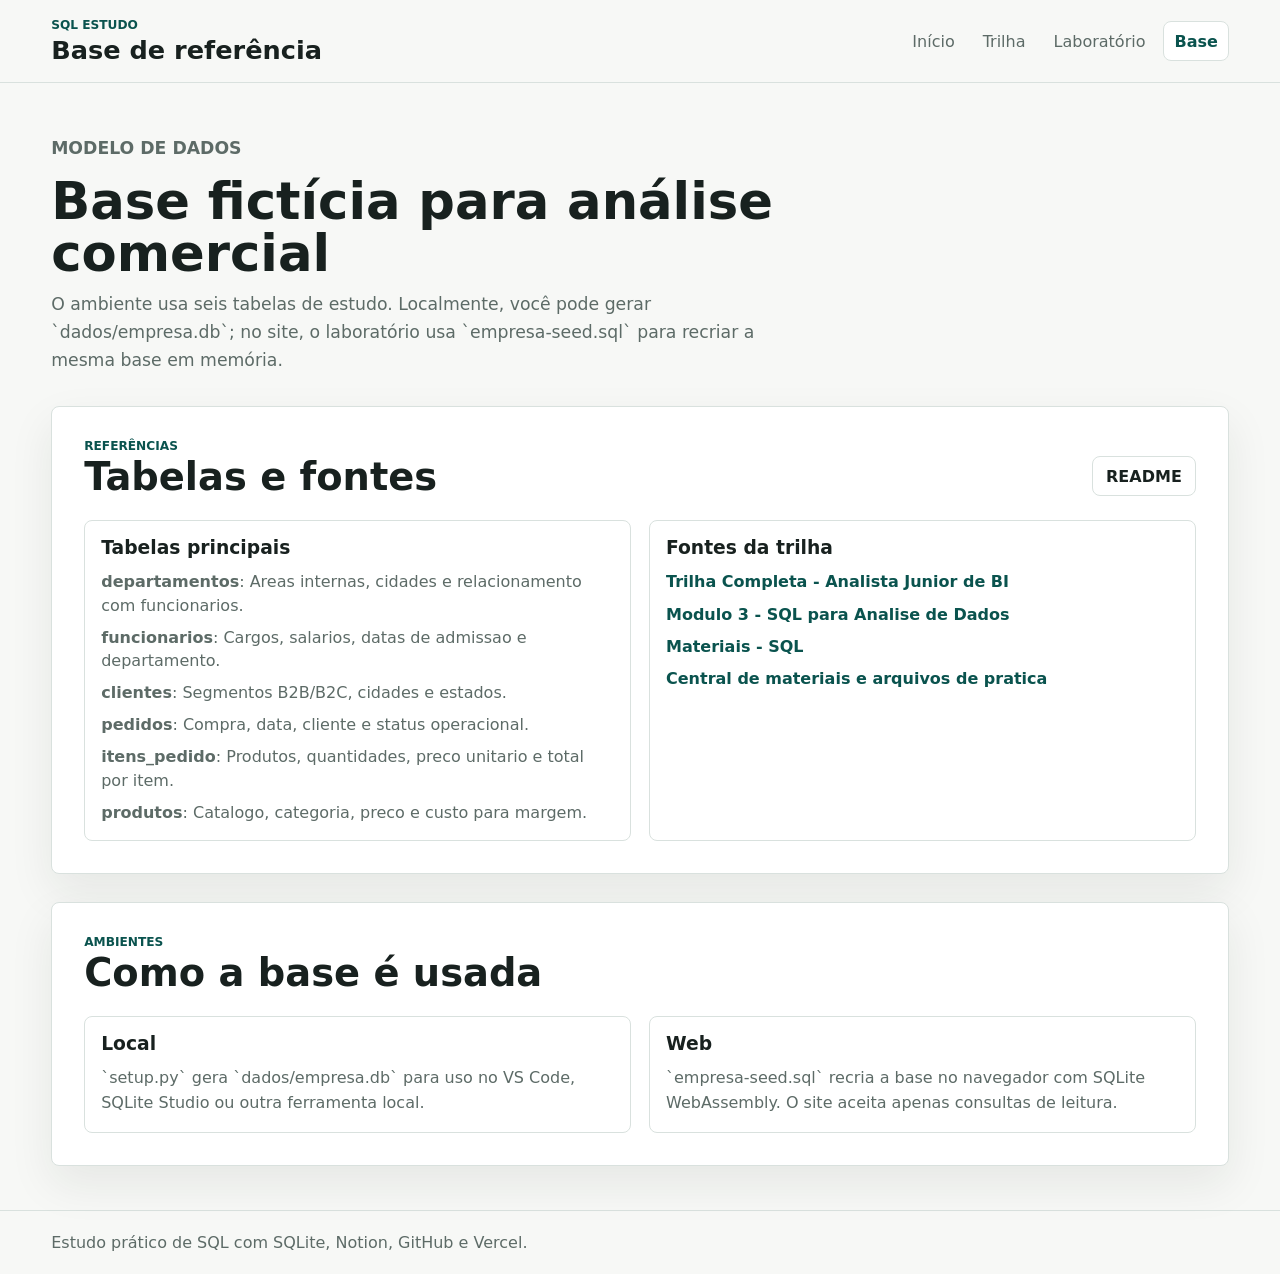
==== base.html @ 885c598d "Separa ambiente web em paginas" ====
<!doctype html>
<html lang="pt-BR">
  <head>
    <meta charset="utf-8">
    <meta name="viewport" content="width=device-width, initial-scale=1">
    <meta name="description" content="Modelo de dados e referências da base SQL de estudo.">
    <title>SQL Estudo | Base</title>
    <link rel="icon" href="favicon.svg" type="image/svg+xml">
    <link rel="stylesheet" href="styles.css">
  </head>
  <body data-page="base">
    <header class="topbar">
      <div>
        <p class="eyebrow">SQL Estudo</p>
        <h1>Base de referência</h1>
      </div>
      <nav aria-label="Navegação principal">
        <a href="index.html">Início</a>
        <a href="trilha.html">Trilha</a>
        <a href="laboratorio.html">Laboratório</a>
        <a href="base.html">Base</a>
      </nav>
    </header>

    <main>
      <section class="page-hero" aria-labelledby="base-hero-title">
        <p class="eyebrow">Modelo de dados</p>
        <h2 id="base-hero-title">Base fictícia para análise comercial</h2>
        <p>
          O ambiente usa seis tabelas de estudo. Localmente, você pode gerar
          `dados/empresa.db`; no site, o laboratório usa `empresa-seed.sql`
          para recriar a mesma base em memória.
        </p>
      </section>

      <section id="base" class="section-band" aria-labelledby="base-title">
        <div class="section-heading">
          <div>
            <p class="eyebrow">Referências</p>
            <h2 id="base-title">Tabelas e fontes</h2>
          </div>
          <a class="ghost-button" href="README.md">README</a>
        </div>
        <div class="reference-grid">
          <div>
            <h3>Tabelas principais</h3>
            <ul id="table-list"></ul>
          </div>
          <div>
            <h3>Fontes da trilha</h3>
            <ul id="source-list"></ul>
          </div>
        </div>
      </section>

      <section class="section-band" aria-labelledby="ambientes-title">
        <div class="section-heading">
          <div>
            <p class="eyebrow">Ambientes</p>
            <h2 id="ambientes-title">Como a base é usada</h2>
          </div>
        </div>
        <div class="reference-grid">
          <div>
            <h3>Local</h3>
            <p>
              `setup.py` gera `dados/empresa.db` para uso no VS Code, SQLite
              Studio ou outra ferramenta local.
            </p>
          </div>
          <div>
            <h3>Web</h3>
            <p>
              `empresa-seed.sql` recria a base no navegador com SQLite
              WebAssembly. O site aceita apenas consultas de leitura.
            </p>
          </div>
        </div>
      </section>
    </main>

    <footer>
      <span>Estudo prático de SQL com SQLite, Notion, GitHub e Vercel.</span>
    </footer>

    <script src="app.js"></script>
  </body>
</html>
---- styles.css ----
:root {
  --bg: #f7f8f6;
  --surface: #ffffff;
  --surface-muted: #eef4f3;
  --text: #18211f;
  --muted: #5d6b67;
  --line: #d9e1de;
  --accent: #0f766e;
  --accent-dark: #0a534e;
  --blue: #285f8f;
  --amber: #ad6b18;
  --shadow: 0 18px 45px rgba(24, 33, 31, 0.08);
  font-family:
    Inter, ui-sans-serif, system-ui, -apple-system, BlinkMacSystemFont, "Segoe UI",
    sans-serif;
}

* {
  box-sizing: border-box;
}

html {
  scroll-behavior: smooth;
}

body {
  margin: 0;
  background: var(--bg);
  color: var(--text);
}

a {
  color: inherit;
  text-decoration: none;
}

button,
input,
textarea {
  font: inherit;
}

textarea {
  line-height: 1.45;
}

.topbar {
  align-items: center;
  background: rgba(247, 248, 246, 0.94);
  border-bottom: 1px solid var(--line);
  display: flex;
  gap: 24px;
  justify-content: space-between;
  padding: 18px clamp(18px, 4vw, 56px);
  position: sticky;
  top: 0;
  z-index: 10;
}

.topbar h1 {
  font-size: clamp(1.25rem, 2vw, 1.75rem);
  line-height: 1.1;
  margin: 4px 0 0;
}

.topbar nav {
  display: flex;
  gap: 8px;
}

.topbar nav a,
.ghost-button,
.primary-button,
.icon-button {
  align-items: center;
  border-radius: 8px;
  display: inline-flex;
  justify-content: center;
  min-height: 40px;
}

.topbar nav a {
  color: var(--muted);
  padding: 8px 10px;
}

.topbar nav a:hover {
  color: var(--accent-dark);
}

.topbar nav a.active {
  background: #ffffff;
  border: 1px solid var(--line);
  color: var(--accent-dark);
  font-weight: 800;
}

main {
  display: grid;
  gap: 28px;
  padding: 28px clamp(18px, 4vw, 56px) 44px;
}

.overview {
  align-items: stretch;
  display: grid;
  gap: 24px;
  grid-template-columns: minmax(0, 1.15fr) minmax(320px, 0.85fr);
  min-height: 360px;
}

.overview-copy {
  align-content: center;
  display: grid;
  gap: 20px;
  padding: 42px 0;
}

.overview-copy h2,
.section-heading h2 {
  font-size: clamp(1.8rem, 4vw, 3.6rem);
  line-height: 1.02;
  margin: 0;
  max-width: 760px;
}

.overview-copy p {
  color: var(--muted);
  font-size: 1.1rem;
  line-height: 1.65;
  margin: 0;
  max-width: 720px;
}

.page-hero {
  display: grid;
  gap: 12px;
  padding: 24px 0 4px;
}

.page-hero h2 {
  font-size: clamp(1.9rem, 4vw, 3.2rem);
  line-height: 1.02;
  margin: 0;
  max-width: 820px;
}

.page-hero p {
  color: var(--muted);
  font-size: 1.08rem;
  line-height: 1.6;
  margin: 0;
  max-width: 760px;
}

.eyebrow {
  color: var(--accent-dark);
  font-size: 0.76rem;
  font-weight: 800;
  letter-spacing: 0;
  margin: 0;
  text-transform: uppercase;
}

.metrics {
  display: flex;
  flex-wrap: wrap;
  gap: 10px;
}

.metrics span {
  align-items: baseline;
  background: var(--surface);
  border: 1px solid var(--line);
  border-radius: 8px;
  display: inline-flex;
  gap: 6px;
  padding: 10px 12px;
}

.metrics strong {
  color: var(--accent-dark);
  font-size: 1.3rem;
}

.home-grid {
  display: grid;
  gap: 14px;
  grid-template-columns: repeat(3, minmax(0, 1fr));
}

.home-card {
  background: #ffffff;
  border: 1px solid var(--line);
  border-radius: 8px;
  display: grid;
  gap: 10px;
  min-height: 190px;
  padding: 18px;
}

.home-card:hover {
  border-color: rgba(15, 118, 110, 0.45);
  transform: translateY(-2px);
}

.home-card span {
  color: var(--accent-dark);
  font-weight: 900;
}

.home-card h3 {
  font-size: 1.25rem;
  margin: 0;
}

.home-card p {
  color: var(--muted);
  line-height: 1.55;
  margin: 0;
}

.schema-visual {
  background:
    linear-gradient(90deg, rgba(15, 118, 110, 0.08) 1px, transparent 1px),
    linear-gradient(rgba(40, 95, 143, 0.08) 1px, transparent 1px), #ffffff;
  background-size: 28px 28px;
  border: 1px solid var(--line);
  border-radius: 8px;
  box-shadow: var(--shadow);
  min-height: 320px;
  overflow: hidden;
  position: relative;
}

.node {
  align-items: center;
  background: #ffffff;
  border: 1px solid var(--line);
  border-left: 5px solid var(--accent);
  border-radius: 8px;
  box-shadow: 0 10px 24px rgba(24, 33, 31, 0.08);
  display: flex;
  font-weight: 800;
  justify-content: center;
  min-height: 58px;
  padding: 12px;
  position: absolute;
  width: 150px;
  z-index: 2;
}

.node-main {
  left: calc(50% - 75px);
  top: 34px;
}

.node-left {
  border-left-color: var(--blue);
  left: 26px;
  top: 150px;
}

.node-right {
  border-left-color: var(--amber);
  right: 26px;
  top: 150px;
}

.node-bottom {
  border-left-color: var(--blue);
  bottom: 34px;
  left: calc(50% - 75px);
}

.line {
  background: var(--line);
  height: 2px;
  position: absolute;
  transform-origin: center;
  z-index: 1;
}

.line-a {
  left: 34%;
  top: 132px;
  transform: rotate(145deg);
  width: 160px;
}

.line-b {
  right: 34%;
  top: 132px;
  transform: rotate(35deg);
  width: 160px;
}

.line-c {
  bottom: 128px;
  right: 30%;
  transform: rotate(145deg);
  width: 180px;
}

.section-band {
  background: var(--surface);
  border: 1px solid var(--line);
  border-radius: 8px;
  box-shadow: var(--shadow);
  padding: clamp(18px, 3vw, 32px);
}

.section-band.muted {
  background: var(--surface-muted);
}

.section-heading {
  align-items: end;
  display: flex;
  gap: 18px;
  justify-content: space-between;
  margin-bottom: 24px;
}

.section-heading h2 {
  font-size: clamp(1.45rem, 3vw, 2.4rem);
  margin-top: 4px;
}

.ghost-button,
.primary-button {
  border: 1px solid var(--line);
  font-weight: 800;
  padding: 9px 13px;
}

.ghost-button {
  background: #ffffff;
  color: var(--text);
}

.primary-button {
  background: var(--accent);
  border-color: var(--accent);
  color: #ffffff;
}

.ghost-button:hover,
.primary-button:hover,
.icon-button:hover {
  transform: translateY(-1px);
}

.disabled-link {
  opacity: 0.45;
  pointer-events: none;
}

.timeline {
  display: grid;
  gap: 12px;
}

.step-row {
  align-items: center;
  background: #ffffff;
  border: 1px solid var(--line);
  border-radius: 8px;
  display: grid;
  gap: 16px;
  grid-template-columns: auto minmax(0, 1fr) auto;
  padding: 14px;
}

.step-row.done {
  border-color: rgba(15, 118, 110, 0.45);
}

.step-check {
  accent-color: var(--accent);
  height: 20px;
  width: 20px;
}

.step-row h3 {
  font-size: 1rem;
  margin: 0 0 4px;
}

.step-row p {
  color: var(--muted);
  line-height: 1.45;
  margin: 0;
}

.source-link {
  color: var(--accent-dark);
  font-weight: 800;
  white-space: nowrap;
}

.search-box,
.notes-box {
  display: grid;
  gap: 6px;
}

.search-box span,
.notes-box span {
  color: var(--muted);
  font-size: 0.82rem;
  font-weight: 800;
}

.search-box input,
.notes-box textarea {
  background: #ffffff;
  border: 1px solid var(--line);
  border-radius: 8px;
  color: var(--text);
  outline: none;
}

.search-box input {
  min-height: 40px;
  padding: 8px 11px;
  width: min(320px, 70vw);
}

.search-box input:focus,
.notes-box textarea:focus {
  border-color: var(--accent);
  box-shadow: 0 0 0 3px rgba(15, 118, 110, 0.14);
}

.lab-layout {
  display: grid;
  gap: 18px;
  grid-template-columns: 280px minmax(0, 1fr);
}

.level-panel,
.exercise-panel {
  background: #ffffff;
  border: 1px solid var(--line);
  border-radius: 8px;
}

.level-panel {
  padding: 10px;
}

.level-tabs {
  display: grid;
  gap: 8px;
}

.exercise-list {
  border-top: 1px solid var(--line);
  display: grid;
  gap: 6px;
  margin-top: 10px;
  padding-top: 10px;
}

.level-tab {
  background: transparent;
  border: 1px solid transparent;
  border-radius: 8px;
  color: var(--text);
  cursor: pointer;
  display: grid;
  gap: 3px;
  padding: 11px;
  text-align: left;
}

.level-tab strong {
  font-size: 0.98rem;
}

.level-tab span {
  color: var(--muted);
  font-size: 0.84rem;
}

.level-tab.active,
.level-tab:hover {
  background: var(--surface-muted);
  border-color: var(--line);
}

.exercise-item {
  align-items: center;
  background: transparent;
  border: 1px solid transparent;
  border-radius: 8px;
  color: var(--muted);
  cursor: pointer;
  display: grid;
  font-size: 0.9rem;
  gap: 3px;
  grid-template-columns: 28px minmax(0, 1fr);
  line-height: 1.25;
  padding: 8px;
  text-align: left;
}

.exercise-item span:first-child {
  align-items: center;
  background: var(--surface-muted);
  border-radius: 999px;
  color: var(--accent-dark);
  display: inline-flex;
  font-size: 0.78rem;
  font-weight: 900;
  height: 24px;
  justify-content: center;
  width: 24px;
}

.exercise-item.active,
.exercise-item:hover {
  background: #f7f8f6;
  border-color: var(--line);
  color: var(--text);
}

.exercise-item.done span:first-child {
  background: rgba(15, 118, 110, 0.14);
}

.exercise-panel {
  display: grid;
  gap: 20px;
  padding: clamp(16px, 3vw, 26px);
}

.exercise-header {
  align-items: start;
  display: flex;
  gap: 18px;
  justify-content: space-between;
}

.exercise-header h3 {
  font-size: clamp(1.35rem, 3vw, 2.1rem);
  line-height: 1.1;
  margin: 5px 0 0;
}

.timer {
  align-items: center;
  background: var(--surface-muted);
  border: 1px solid var(--line);
  border-radius: 8px;
  display: flex;
  flex: 0 0 auto;
  gap: 8px;
  padding: 8px;
}

.timer span {
  font-variant-numeric: tabular-nums;
  font-weight: 900;
  min-width: 58px;
}

.icon-button {
  background: #ffffff;
  border: 1px solid var(--line);
  color: var(--text);
  cursor: pointer;
  font-weight: 900;
  min-height: 34px;
  width: 36px;
}

.exercise-description {
  color: var(--muted);
  font-size: 1.04rem;
  line-height: 1.6;
  margin: 0;
}

.exercise-actions {
  align-items: center;
  display: flex;
  flex-wrap: wrap;
  gap: 10px;
}

.attempt-check {
  align-items: center;
  color: var(--muted);
  display: inline-flex;
  font-weight: 800;
  gap: 8px;
}

.attempt-check input {
  accent-color: var(--accent);
  height: 18px;
  width: 18px;
}

.notes-box textarea {
  min-height: 190px;
  padding: 13px;
  resize: vertical;
  width: 100%;
}

.sql-runner {
  border-top: 1px solid var(--line);
  display: grid;
  gap: 14px;
  padding-top: 20px;
}

.runner-heading {
  align-items: center;
  display: flex;
  gap: 14px;
  justify-content: space-between;
}

.runner-heading h4 {
  font-size: clamp(1.2rem, 2vw, 1.55rem);
  line-height: 1.15;
  margin: 4px 0 0;
}

.status-pill {
  background: #f3f6f5;
  border: 1px solid var(--line);
  border-radius: 999px;
  color: var(--muted);
  font-size: 0.82rem;
  font-weight: 900;
  padding: 8px 11px;
  text-align: center;
}

.status-pill.ready {
  background: rgba(15, 118, 110, 0.12);
  border-color: rgba(15, 118, 110, 0.35);
  color: var(--accent-dark);
}

.status-pill.error {
  background: rgba(173, 107, 24, 0.12);
  border-color: rgba(173, 107, 24, 0.35);
  color: #7a4710;
}

.sql-editor-box {
  display: grid;
  gap: 6px;
}

.sql-editor-box span {
  color: var(--muted);
  font-size: 0.82rem;
  font-weight: 800;
}

.sql-editor-box textarea {
  background: #101817;
  border: 1px solid #263432;
  border-radius: 8px;
  color: #eaf4f1;
  font-family:
    "Cascadia Code", "Fira Code", Consolas, "Liberation Mono", monospace;
  min-height: 260px;
  outline: none;
  padding: 14px;
  resize: vertical;
  tab-size: 2;
  width: 100%;
}

.sql-editor-box textarea:focus {
  border-color: var(--accent);
  box-shadow: 0 0 0 3px rgba(15, 118, 110, 0.18);
}

.runner-actions,
.runner-rules {
  display: flex;
  flex-wrap: wrap;
  gap: 9px;
}

.runner-rules span {
  background: #f7f8f6;
  border: 1px solid var(--line);
  border-radius: 999px;
  color: var(--muted);
  font-size: 0.78rem;
  font-weight: 800;
  padding: 7px 10px;
}

.sql-message {
  color: var(--muted);
  font-weight: 800;
  min-height: 22px;
}

.sql-message.error {
  color: #8c3f1b;
}

.sql-result {
  border: 1px solid var(--line);
  border-radius: 8px;
  max-height: 420px;
  min-height: 80px;
  overflow: auto;
}

.sql-result.empty {
  align-items: center;
  color: var(--muted);
  display: flex;
  justify-content: center;
  padding: 18px;
}

.sql-result table {
  border-collapse: collapse;
  font-size: 0.9rem;
  min-width: 100%;
}

.sql-result th,
.sql-result td {
  border-bottom: 1px solid var(--line);
  padding: 9px 10px;
  text-align: left;
  vertical-align: top;
  white-space: nowrap;
}

.sql-result th {
  background: #f7f8f6;
  color: var(--accent-dark);
  font-size: 0.78rem;
  position: sticky;
  text-transform: uppercase;
  top: 0;
  z-index: 1;
}

.sql-result td {
  color: var(--text);
  font-variant-numeric: tabular-nums;
}

.reference-grid {
  display: grid;
  gap: 18px;
  grid-template-columns: repeat(2, minmax(0, 1fr));
}

.reference-grid > div {
  border: 1px solid var(--line);
  border-radius: 8px;
  padding: 16px;
}

.reference-grid h3 {
  margin: 0 0 12px;
}

.reference-grid p {
  color: var(--muted);
  line-height: 1.55;
  margin: 0;
}

.reference-grid ul {
  display: grid;
  gap: 9px;
  list-style: none;
  margin: 0;
  padding: 0;
}

.reference-grid li {
  color: var(--muted);
  line-height: 1.45;
}

.reference-grid a {
  color: var(--accent-dark);
  font-weight: 800;
}

footer {
  border-top: 1px solid var(--line);
  color: var(--muted);
  padding: 22px clamp(18px, 4vw, 56px);
}

@media (max-width: 900px) {
  .overview,
  .lab-layout,
  .reference-grid,
  .home-grid {
    grid-template-columns: 1fr;
  }

  .schema-visual {
    min-height: 300px;
  }
}

@media (max-width: 680px) {
  .topbar,
  .section-heading,
  .exercise-header,
  .runner-heading {
    align-items: stretch;
    flex-direction: column;
  }

  .topbar nav {
    overflow-x: auto;
  }

  .step-row {
    grid-template-columns: auto minmax(0, 1fr);
  }

  .step-row .source-link {
    grid-column: 2;
  }

  .node {
    width: 128px;
  }

  .node-main,
  .node-bottom {
    left: calc(50% - 64px);
  }

  .node-left {
    left: 10px;
  }

  .node-right {
    right: 10px;
  }
}
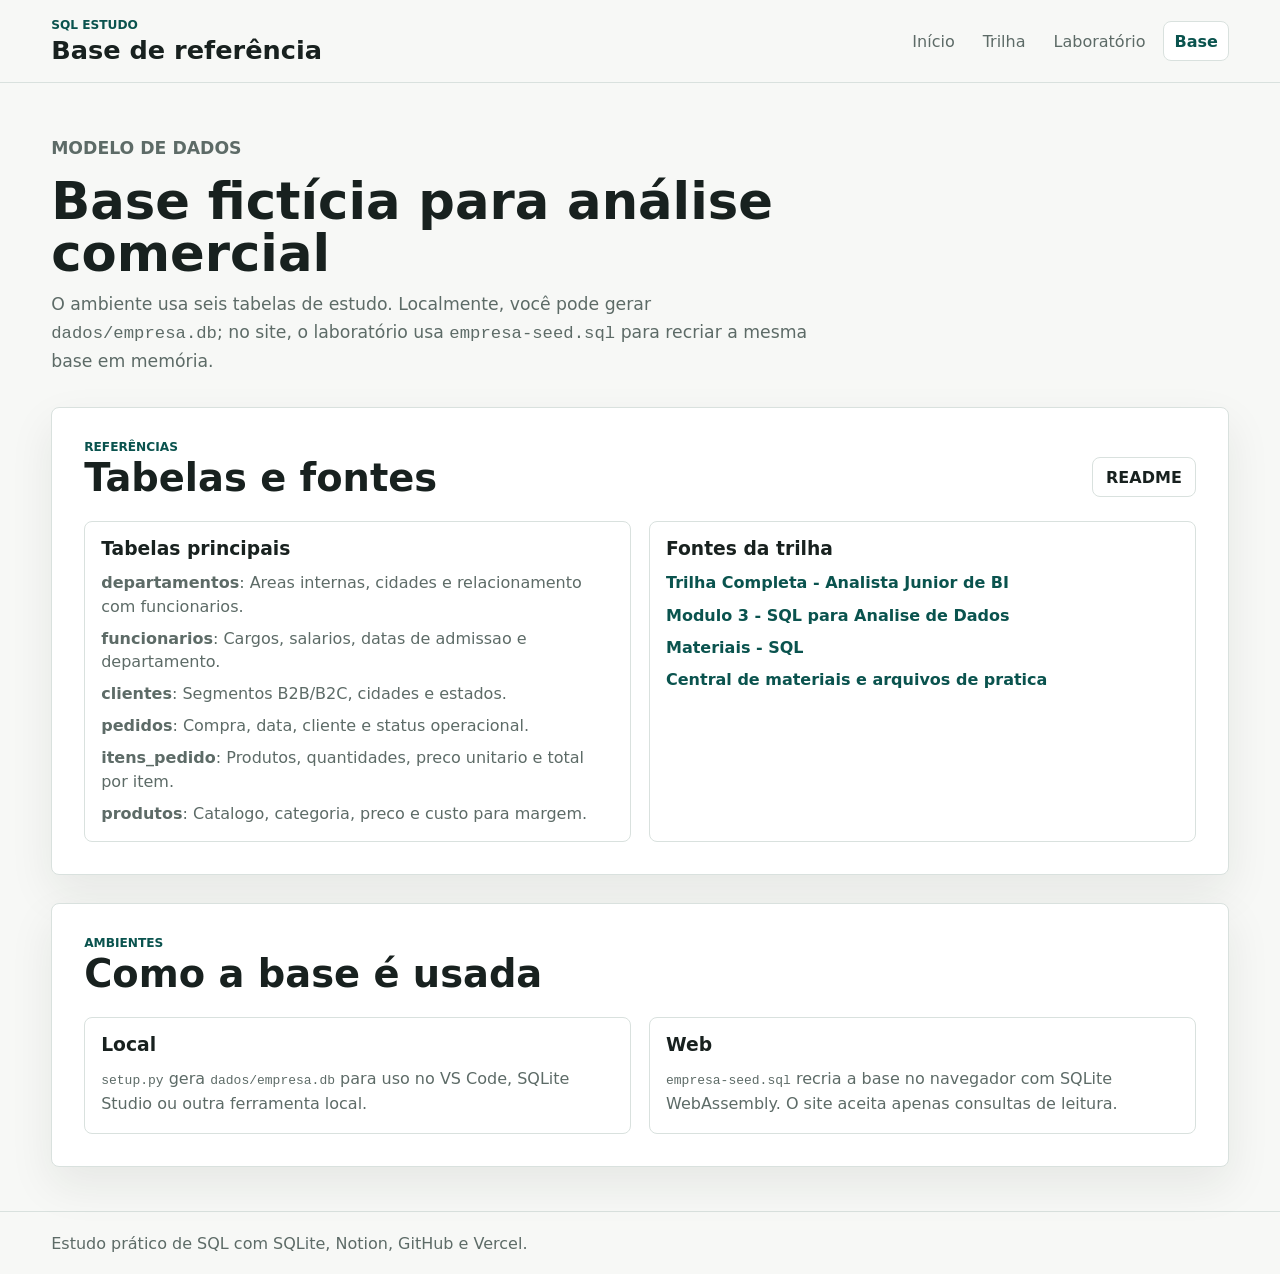
==== commit 23111b48: "Ajusta navegacao das novas paginas" ====
--- a/base.html
+++ b/base.html
@@ -28,7 +28,8 @@
         <h2 id="base-hero-title">Base fictícia para análise comercial</h2>
         <p>
           O ambiente usa seis tabelas de estudo. Localmente, você pode gerar
-          `dados/empresa.db`; no site, o laboratório usa `empresa-seed.sql`
+          <code>dados/empresa.db</code>; no site, o laboratório usa
+          <code>empresa-seed.sql</code>
           para recriar a mesma base em memória.
         </p>
       </section>
@@ -64,15 +65,15 @@
           <div>
             <h3>Local</h3>
             <p>
-              `setup.py` gera `dados/empresa.db` para uso no VS Code, SQLite
-              Studio ou outra ferramenta local.
+              <code>setup.py</code> gera <code>dados/empresa.db</code> para
+              uso no VS Code, SQLite Studio ou outra ferramenta local.
             </p>
           </div>
           <div>
             <h3>Web</h3>
             <p>
-              `empresa-seed.sql` recria a base no navegador com SQLite
-              WebAssembly. O site aceita apenas consultas de leitura.
+              <code>empresa-seed.sql</code> recria a base no navegador com
+              SQLite WebAssembly. O site aceita apenas consultas de leitura.
             </p>
           </div>
         </div>
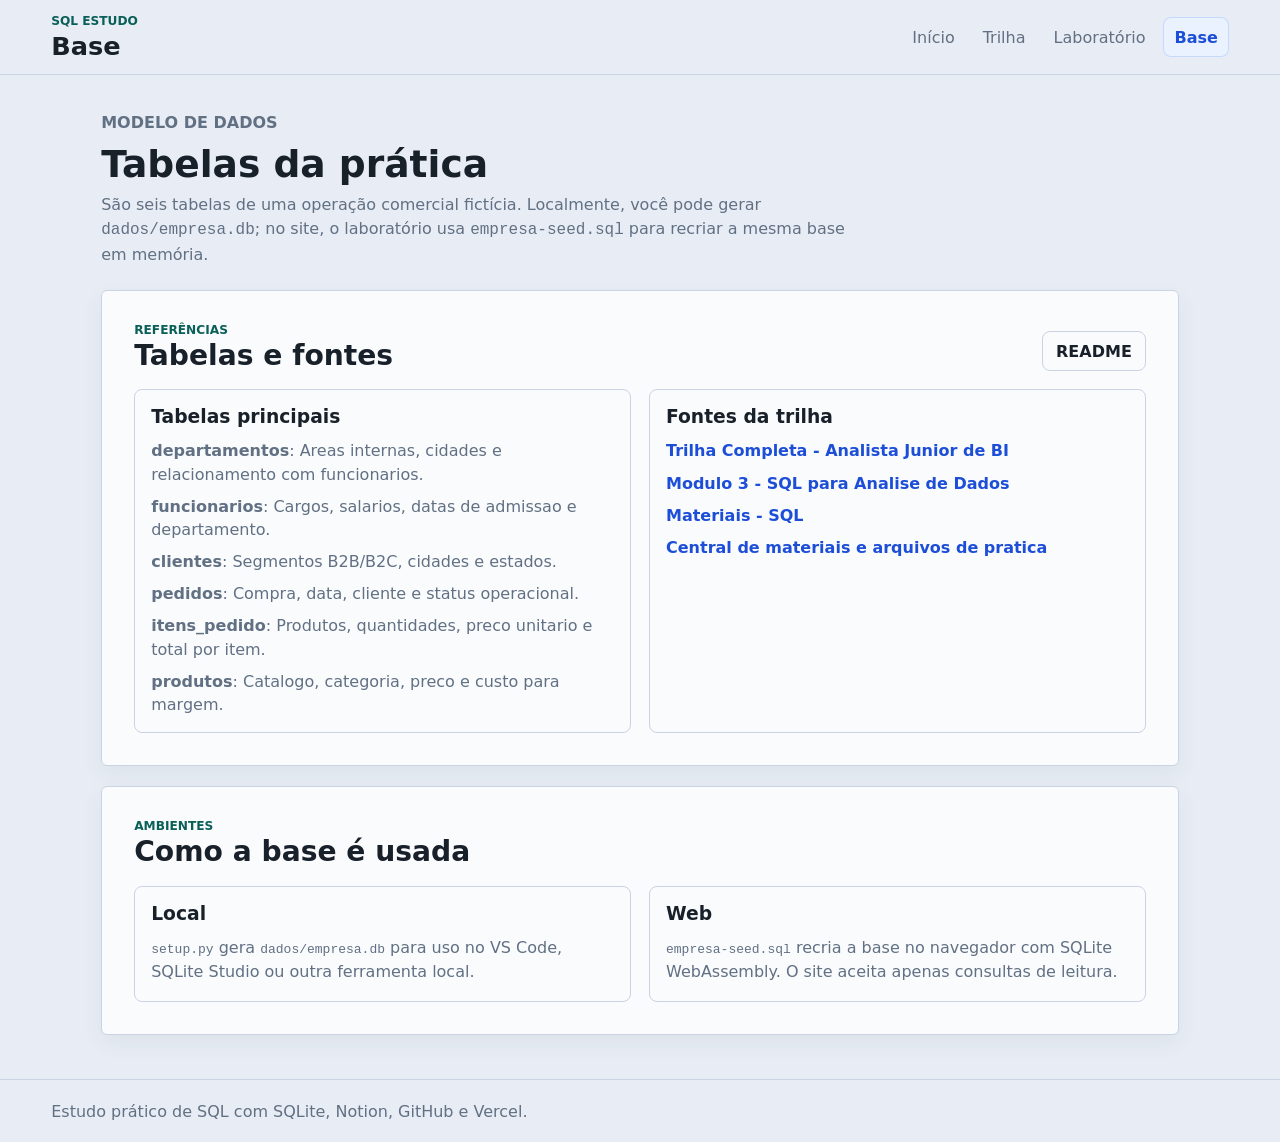
==== commit 12631ba2: "Deixa interface mais natural" ====
--- a/base.html
+++ b/base.html
@@ -12,7 +12,7 @@
     <header class="topbar">
       <div>
         <p class="eyebrow">SQL Estudo</p>
-        <h1>Base de referência</h1>
+        <h1>Base</h1>
       </div>
       <nav aria-label="Navegação principal">
         <a href="index.html">Início</a>
@@ -25,10 +25,10 @@
     <main>
       <section class="page-hero" aria-labelledby="base-hero-title">
         <p class="eyebrow">Modelo de dados</p>
-        <h2 id="base-hero-title">Base fictícia para análise comercial</h2>
+        <h2 id="base-hero-title">Tabelas da prática</h2>
         <p>
-          O ambiente usa seis tabelas de estudo. Localmente, você pode gerar
-          <code>dados/empresa.db</code>; no site, o laboratório usa
+          São seis tabelas de uma operação comercial fictícia. Localmente,
+          você pode gerar <code>dados/empresa.db</code>; no site, o laboratório usa
           <code>empresa-seed.sql</code>
           para recriar a mesma base em memória.
         </p>
--- a/styles.css
+++ b/styles.css
@@ -1,15 +1,22 @@
 :root {
-  --bg: #f7f8f6;
-  --surface: #ffffff;
-  --surface-muted: #eef4f3;
-  --text: #18211f;
-  --muted: #5d6b67;
-  --line: #d9e1de;
-  --accent: #0f766e;
-  --accent-dark: #0a534e;
-  --blue: #285f8f;
-  --amber: #ad6b18;
-  --shadow: 0 18px 45px rgba(24, 33, 31, 0.08);
+  --bg: #e8edf5;
+  --surface: #f4f7fb;
+  --surface-raised: #fafbfd;
+  --surface-muted: #e3ebf4;
+  --surface-blue: #eaf2ff;
+  --surface-teal: #e9f7f4;
+  --surface-warm: #fff3e4;
+  --text: #18202a;
+  --muted: #617083;
+  --line: #c9d3e2;
+  --accent: #2563eb;
+  --accent-dark: #1d4ed8;
+  --teal: #0f766e;
+  --teal-dark: #0b5f59;
+  --amber: #b45309;
+  --rose: #be3a5a;
+  --indigo: #4f46e5;
+  --shadow: 0 18px 45px rgba(33, 50, 74, 0.11);
   font-family:
     Inter, ui-sans-serif, system-ui, -apple-system, BlinkMacSystemFont, "Segoe UI",
     sans-serif;
@@ -46,12 +53,12 @@
 
 .topbar {
   align-items: center;
-  background: rgba(247, 248, 246, 0.94);
+  background: rgba(232, 237, 245, 0.95);
   border-bottom: 1px solid var(--line);
   display: flex;
   gap: 24px;
   justify-content: space-between;
-  padding: 18px clamp(18px, 4vw, 56px);
+  padding: 14px clamp(18px, 4vw, 56px);
   position: sticky;
   top: 0;
   z-index: 10;
@@ -89,72 +96,74 @@
 }
 
 .topbar nav a.active {
-  background: #ffffff;
-  border: 1px solid var(--line);
+  background: var(--surface-blue);
+  border: 1px solid rgba(37, 99, 235, 0.18);
   color: var(--accent-dark);
   font-weight: 800;
 }
 
 main {
   display: grid;
-  gap: 28px;
-  padding: 28px clamp(18px, 4vw, 56px) 44px;
+  gap: 20px;
+  margin: 0 auto;
+  max-width: 1180px;
+  padding: 24px clamp(18px, 4vw, 56px) 44px;
 }
 
 .overview {
   align-items: stretch;
   display: grid;
-  gap: 24px;
+  gap: 18px;
   grid-template-columns: minmax(0, 1.15fr) minmax(320px, 0.85fr);
-  min-height: 360px;
+  min-height: 280px;
 }
 
 .overview-copy {
   align-content: center;
   display: grid;
-  gap: 20px;
-  padding: 42px 0;
+  gap: 14px;
+  padding: 22px 0;
 }
 
 .overview-copy h2,
 .section-heading h2 {
-  font-size: clamp(1.8rem, 4vw, 3.6rem);
-  line-height: 1.02;
+  font-size: clamp(1.55rem, 3vw, 2.45rem);
+  line-height: 1.08;
   margin: 0;
   max-width: 760px;
 }
 
 .overview-copy p {
   color: var(--muted);
-  font-size: 1.1rem;
-  line-height: 1.65;
+  font-size: 1rem;
+  line-height: 1.58;
   margin: 0;
   max-width: 720px;
 }
 
 .page-hero {
   display: grid;
-  gap: 12px;
-  padding: 24px 0 4px;
+  gap: 8px;
+  padding: 12px 0 2px;
 }
 
 .page-hero h2 {
-  font-size: clamp(1.9rem, 4vw, 3.2rem);
-  line-height: 1.02;
+  font-size: clamp(1.55rem, 3vw, 2.35rem);
+  line-height: 1.08;
   margin: 0;
   max-width: 820px;
 }
 
 .page-hero p {
   color: var(--muted);
-  font-size: 1.08rem;
-  line-height: 1.6;
+  font-size: 1rem;
+  line-height: 1.55;
   margin: 0;
   max-width: 760px;
 }
 
 .eyebrow {
-  color: var(--accent-dark);
+  color: var(--teal-dark);
   font-size: 0.76rem;
   font-weight: 800;
   letter-spacing: 0;
@@ -170,9 +179,9 @@
 
 .metrics span {
   align-items: baseline;
-  background: var(--surface);
-  border: 1px solid var(--line);
-  border-radius: 8px;
+  background: var(--surface-raised);
+  border: 1px solid var(--line);
+  border-radius: 6px;
   display: inline-flex;
   gap: 6px;
   padding: 10px 12px;
@@ -180,33 +189,50 @@
 
 .metrics strong {
   color: var(--accent-dark);
-  font-size: 1.3rem;
+  font-size: 1rem;
 }
 
 .home-grid {
   display: grid;
-  gap: 14px;
+  gap: 10px;
   grid-template-columns: repeat(3, minmax(0, 1fr));
 }
 
 .home-card {
-  background: #ffffff;
-  border: 1px solid var(--line);
-  border-radius: 8px;
-  display: grid;
-  gap: 10px;
-  min-height: 190px;
-  padding: 18px;
+  background: var(--surface-raised);
+  border: 1px solid var(--line);
+  border-left: 3px solid var(--accent);
+  border-radius: 6px;
+  display: grid;
+  gap: 8px;
+  min-height: 138px;
+  padding: 16px;
 }
 
 .home-card:hover {
-  border-color: rgba(15, 118, 110, 0.45);
-  transform: translateY(-2px);
+  border-color: rgba(37, 99, 235, 0.35);
+}
+
+.home-card:nth-child(2) {
+  border-left-color: var(--teal);
+}
+
+.home-card:nth-child(3) {
+  border-left-color: var(--amber);
 }
 
 .home-card span {
   color: var(--accent-dark);
-  font-weight: 900;
+  font-size: 0.82rem;
+  font-weight: 800;
+}
+
+.home-card:nth-child(2) span {
+  color: var(--teal-dark);
+}
+
+.home-card:nth-child(3) span {
+  color: var(--amber);
 }
 
 .home-card h3 {
@@ -222,24 +248,22 @@
 
 .schema-visual {
   background:
-    linear-gradient(90deg, rgba(15, 118, 110, 0.08) 1px, transparent 1px),
-    linear-gradient(rgba(40, 95, 143, 0.08) 1px, transparent 1px), #ffffff;
+    linear-gradient(90deg, rgba(37, 99, 235, 0.07) 1px, transparent 1px),
+    linear-gradient(rgba(15, 118, 110, 0.06) 1px, transparent 1px), var(--surface);
   background-size: 28px 28px;
   border: 1px solid var(--line);
-  border-radius: 8px;
-  box-shadow: var(--shadow);
-  min-height: 320px;
+  border-radius: 6px;
+  min-height: 280px;
   overflow: hidden;
   position: relative;
 }
 
 .node {
   align-items: center;
-  background: #ffffff;
+  background: var(--surface-raised);
   border: 1px solid var(--line);
   border-left: 5px solid var(--accent);
-  border-radius: 8px;
-  box-shadow: 0 10px 24px rgba(24, 33, 31, 0.08);
+  border-radius: 6px;
   display: flex;
   font-weight: 800;
   justify-content: center;
@@ -256,7 +280,7 @@
 }
 
 .node-left {
-  border-left-color: var(--blue);
+  border-left-color: var(--teal);
   left: 26px;
   top: 150px;
 }
@@ -268,7 +292,7 @@
 }
 
 .node-bottom {
-  border-left-color: var(--blue);
+  border-left-color: var(--indigo);
   bottom: 34px;
   left: calc(50% - 75px);
 }
@@ -303,15 +327,15 @@
 }
 
 .section-band {
-  background: var(--surface);
-  border: 1px solid var(--line);
-  border-radius: 8px;
-  box-shadow: var(--shadow);
+  background: var(--surface-raised);
+  border: 1px solid var(--line);
+  border-radius: 6px;
+  box-shadow: 0 8px 22px rgba(33, 50, 74, 0.06);
   padding: clamp(18px, 3vw, 32px);
 }
 
 .section-band.muted {
-  background: var(--surface-muted);
+  background: linear-gradient(180deg, var(--surface) 0%, var(--surface-muted) 100%);
 }
 
 .section-heading {
@@ -319,11 +343,11 @@
   display: flex;
   gap: 18px;
   justify-content: space-between;
-  margin-bottom: 24px;
+  margin-bottom: 18px;
 }
 
 .section-heading h2 {
-  font-size: clamp(1.45rem, 3vw, 2.4rem);
+  font-size: clamp(1.25rem, 2.2vw, 1.85rem);
   margin-top: 4px;
 }
 
@@ -335,7 +359,7 @@
 }
 
 .ghost-button {
-  background: #ffffff;
+  background: var(--surface-raised);
   color: var(--text);
 }
 
@@ -348,7 +372,7 @@
 .ghost-button:hover,
 .primary-button:hover,
 .icon-button:hover {
-  transform: translateY(-1px);
+  border-color: rgba(37, 99, 235, 0.35);
 }
 
 .disabled-link {
@@ -356,6 +380,62 @@
   pointer-events: none;
 }
 
+.study-map {
+  display: grid;
+  gap: 10px;
+  grid-template-columns: repeat(6, minmax(0, 1fr));
+}
+
+.map-step {
+  background: var(--surface-raised);
+  border: 1px solid var(--line);
+  border-radius: 6px;
+  display: grid;
+  gap: 10px;
+  min-height: 170px;
+  padding: 14px;
+}
+
+.map-step span {
+  align-items: center;
+  background: var(--surface-blue);
+  border-radius: 999px;
+  color: var(--accent-dark);
+  display: inline-flex;
+  font-weight: 900;
+  height: 30px;
+  justify-content: center;
+  width: 30px;
+}
+
+.map-step strong {
+  display: block;
+  line-height: 1.25;
+  margin-bottom: 6px;
+}
+
+.map-step p {
+  color: var(--muted);
+  font-size: 0.9rem;
+  line-height: 1.4;
+  margin: 0;
+}
+
+.map-step.done {
+  background: var(--surface-teal);
+  border-color: rgba(15, 118, 110, 0.32);
+}
+
+.map-step.done span {
+  background: var(--teal);
+  color: #ffffff;
+}
+
+.map-step.current {
+  border-color: rgba(37, 99, 235, 0.42);
+  box-shadow: 0 0 0 3px rgba(37, 99, 235, 0.1);
+}
+
 .timeline {
   display: grid;
   gap: 12px;
@@ -363,7 +443,7 @@
 
 .step-row {
   align-items: center;
-  background: #ffffff;
+  background: var(--surface-raised);
   border: 1px solid var(--line);
   border-radius: 8px;
   display: grid;
@@ -373,11 +453,12 @@
 }
 
 .step-row.done {
-  border-color: rgba(15, 118, 110, 0.45);
+  background: var(--surface-teal);
+  border-color: rgba(15, 118, 110, 0.32);
 }
 
 .step-check {
-  accent-color: var(--accent);
+  accent-color: var(--teal);
   height: 20px;
   width: 20px;
 }
@@ -414,7 +495,7 @@
 
 .search-box input,
 .notes-box textarea {
-  background: #ffffff;
+  background: var(--surface-raised);
   border: 1px solid var(--line);
   border-radius: 8px;
   color: var(--text);
@@ -430,7 +511,45 @@
 .search-box input:focus,
 .notes-box textarea:focus {
   border-color: var(--accent);
-  box-shadow: 0 0 0 3px rgba(15, 118, 110, 0.14);
+  box-shadow: 0 0 0 3px rgba(37, 99, 235, 0.14);
+}
+
+.lab-toolbar {
+  align-items: center;
+  display: flex;
+  gap: 12px;
+  justify-content: space-between;
+  margin-bottom: 18px;
+}
+
+.lab-stats {
+  display: flex;
+  flex-wrap: wrap;
+  gap: 8px;
+}
+
+.lab-stats span {
+  align-items: baseline;
+  background: var(--surface-raised);
+  border: 1px solid var(--line);
+  border-radius: 999px;
+  color: var(--muted);
+  display: inline-flex;
+  font-size: 0.82rem;
+  font-weight: 800;
+  gap: 5px;
+  padding: 8px 10px;
+}
+
+.lab-stats strong {
+  color: var(--text);
+  font-size: 1rem;
+}
+
+.active-filter {
+  background: var(--surface-blue);
+  border-color: rgba(37, 99, 235, 0.3);
+  color: var(--accent-dark);
 }
 
 .lab-layout {
@@ -441,7 +560,7 @@
 
 .level-panel,
 .exercise-panel {
-  background: #ffffff;
+  background: var(--surface-raised);
   border: 1px solid var(--line);
   border-radius: 8px;
 }
@@ -486,8 +605,8 @@
 
 .level-tab.active,
 .level-tab:hover {
-  background: var(--surface-muted);
-  border-color: var(--line);
+  background: var(--surface-blue);
+  border-color: rgba(37, 99, 235, 0.18);
 }
 
 .exercise-item {
@@ -508,7 +627,7 @@
 
 .exercise-item span:first-child {
   align-items: center;
-  background: var(--surface-muted);
+  background: var(--surface-blue);
   border-radius: 999px;
   color: var(--accent-dark);
   display: inline-flex;
@@ -521,13 +640,44 @@
 
 .exercise-item.active,
 .exercise-item:hover {
-  background: #f7f8f6;
-  border-color: var(--line);
+  background: var(--surface-blue);
+  border-color: rgba(37, 99, 235, 0.18);
   color: var(--text);
 }
 
 .exercise-item.done span:first-child {
-  background: rgba(15, 118, 110, 0.14);
+  background: rgba(15, 118, 110, 0.16);
+  color: var(--teal-dark);
+}
+
+.exercise-item small {
+  color: var(--muted);
+  display: block;
+  font-size: 0.72rem;
+  font-weight: 800;
+  margin-top: 3px;
+}
+
+.exercise-item.status-correct span:first-child {
+  background: var(--teal);
+  color: #ffffff;
+}
+
+.exercise-item.status-almost span:first-child {
+  background: #fde9bd;
+  color: #92400e;
+}
+
+.exercise-item.status-review span:first-child {
+  background: #f9dce3;
+  color: #9f2746;
+}
+
+.empty-list {
+  color: var(--muted);
+  font-size: 0.9rem;
+  line-height: 1.45;
+  padding: 10px;
 }
 
 .exercise-panel {
@@ -551,7 +701,7 @@
 
 .timer {
   align-items: center;
-  background: var(--surface-muted);
+  background: var(--surface-warm);
   border: 1px solid var(--line);
   border-radius: 8px;
   display: flex;
@@ -567,7 +717,7 @@
 }
 
 .icon-button {
-  background: #ffffff;
+  background: var(--surface-raised);
   border: 1px solid var(--line);
   color: var(--text);
   cursor: pointer;
@@ -583,6 +733,61 @@
   margin: 0;
 }
 
+.study-assist {
+  display: grid;
+  gap: 10px;
+  grid-template-columns: repeat(3, minmax(0, 1fr));
+}
+
+.assist-card {
+  background: var(--surface);
+  border: 1px solid var(--line);
+  border-radius: 8px;
+  display: grid;
+  gap: 8px;
+  padding: 13px;
+}
+
+.assist-card span,
+.sql-editor-box span {
+  color: var(--muted);
+  font-size: 0.82rem;
+  font-weight: 800;
+}
+
+.assist-card p {
+  color: var(--text);
+  line-height: 1.45;
+  margin: 0;
+}
+
+.hint-list {
+  display: grid;
+  gap: 7px;
+  margin: 0;
+  padding-left: 18px;
+}
+
+.hint-list li {
+  color: var(--muted);
+  display: none;
+  line-height: 1.4;
+}
+
+.hint-list li.visible {
+  display: list-item;
+}
+
+.hint-actions {
+  display: flex;
+  flex-wrap: wrap;
+  gap: 8px;
+}
+
+.bi-card {
+  background: var(--surface-warm);
+}
+
 .exercise-actions {
   align-items: center;
   display: flex;
@@ -599,7 +804,7 @@
 }
 
 .attempt-check input {
-  accent-color: var(--accent);
+  accent-color: var(--teal);
   height: 18px;
   width: 18px;
 }
@@ -632,7 +837,7 @@
 }
 
 .status-pill {
-  background: #f3f6f5;
+  background: var(--surface);
   border: 1px solid var(--line);
   border-radius: 999px;
   color: var(--muted);
@@ -645,13 +850,13 @@
 .status-pill.ready {
   background: rgba(15, 118, 110, 0.12);
   border-color: rgba(15, 118, 110, 0.35);
-  color: var(--accent-dark);
+  color: var(--teal-dark);
 }
 
 .status-pill.error {
-  background: rgba(173, 107, 24, 0.12);
-  border-color: rgba(173, 107, 24, 0.35);
-  color: #7a4710;
+  background: rgba(190, 58, 90, 0.1);
+  border-color: rgba(190, 58, 90, 0.3);
+  color: #9f2746;
 }
 
 .sql-editor-box {
@@ -659,17 +864,11 @@
   gap: 6px;
 }
 
-.sql-editor-box span {
-  color: var(--muted);
-  font-size: 0.82rem;
-  font-weight: 800;
-}
-
 .sql-editor-box textarea {
-  background: #101817;
-  border: 1px solid #263432;
-  border-radius: 8px;
-  color: #eaf4f1;
+  background: #101827;
+  border: 1px solid #26344d;
+  border-radius: 8px;
+  color: #eff6ff;
   font-family:
     "Cascadia Code", "Fira Code", Consolas, "Liberation Mono", monospace;
   min-height: 260px;
@@ -682,7 +881,7 @@
 
 .sql-editor-box textarea:focus {
   border-color: var(--accent);
-  box-shadow: 0 0 0 3px rgba(15, 118, 110, 0.18);
+  box-shadow: 0 0 0 3px rgba(37, 99, 235, 0.22);
 }
 
 .runner-actions,
@@ -693,7 +892,7 @@
 }
 
 .runner-rules span {
-  background: #f7f8f6;
+  background: var(--surface);
   border: 1px solid var(--line);
   border-radius: 999px;
   color: var(--muted);
@@ -709,7 +908,81 @@
 }
 
 .sql-message.error {
-  color: #8c3f1b;
+  color: #9f2746;
+}
+
+.sql-insight {
+  background: var(--surface-blue);
+  border: 1px solid rgba(37, 99, 235, 0.2);
+  border-radius: 8px;
+  color: var(--accent-dark);
+  line-height: 1.45;
+  min-height: 0;
+  padding: 11px 12px;
+}
+
+.sql-insight:empty,
+.sql-validation:empty {
+  display: none;
+}
+
+.sql-validation {
+  display: grid;
+}
+
+.validation-card {
+  border: 1px solid var(--line);
+  border-radius: 8px;
+  display: grid;
+  gap: 8px;
+  padding: 12px;
+}
+
+.validation-card strong {
+  font-size: 0.95rem;
+}
+
+.validation-card ul {
+  display: grid;
+  gap: 6px;
+  list-style: none;
+  margin: 0;
+  padding: 0;
+}
+
+.validation-card li {
+  color: var(--muted);
+  font-size: 0.9rem;
+  line-height: 1.35;
+}
+
+.validation-card li::before {
+  content: "•";
+  font-weight: 900;
+  margin-right: 7px;
+}
+
+.validation-card li.ok::before {
+  color: var(--teal);
+}
+
+.validation-card li.missing::before {
+  color: var(--rose);
+}
+
+.status-correct {
+  background: var(--surface-teal);
+  border-color: rgba(15, 118, 110, 0.3);
+}
+
+.status-almost {
+  background: var(--surface-warm);
+  border-color: rgba(180, 83, 9, 0.28);
+}
+
+.status-review {
+  background: #fae8ed;
+  border-color: rgba(190, 58, 90, 0.26);
 }
 
 .sql-result {
@@ -744,7 +1017,7 @@
 }
 
 .sql-result th {
-  background: #f7f8f6;
+  background: var(--surface-blue);
   color: var(--accent-dark);
   font-size: 0.78rem;
   position: sticky;
@@ -798,6 +1071,48 @@
   font-weight: 800;
 }
 
+.attempt-history {
+  border-top: 1px solid var(--line);
+  display: grid;
+  gap: 12px;
+  padding-top: 20px;
+}
+
+.history-heading {
+  align-items: center;
+  display: flex;
+  gap: 12px;
+  justify-content: space-between;
+}
+
+.history-heading h4 {
+  font-size: clamp(1.15rem, 2vw, 1.45rem);
+  line-height: 1.15;
+  margin: 4px 0 0;
+}
+
+.attempt-history-list {
+  display: grid;
+  gap: 8px;
+}
+
+.attempt-row {
+  align-items: center;
+  border: 1px solid var(--line);
+  border-radius: 8px;
+  display: flex;
+  gap: 12px;
+  justify-content: space-between;
+  padding: 10px;
+}
+
+.attempt-row span {
+  color: var(--muted);
+  display: block;
+  font-size: 0.86rem;
+  margin-top: 3px;
+}
+
 footer {
   border-top: 1px solid var(--line);
   color: var(--muted);
@@ -808,7 +1123,9 @@
   .overview,
   .lab-layout,
   .reference-grid,
-  .home-grid {
+  .home-grid,
+  .study-assist,
+  .study-map {
     grid-template-columns: 1fr;
   }
 
@@ -821,7 +1138,10 @@
   .topbar,
   .section-heading,
   .exercise-header,
-  .runner-heading {
+  .runner-heading,
+  .lab-toolbar,
+  .history-heading,
+  .attempt-row {
     align-items: stretch;
     flex-direction: column;
   }
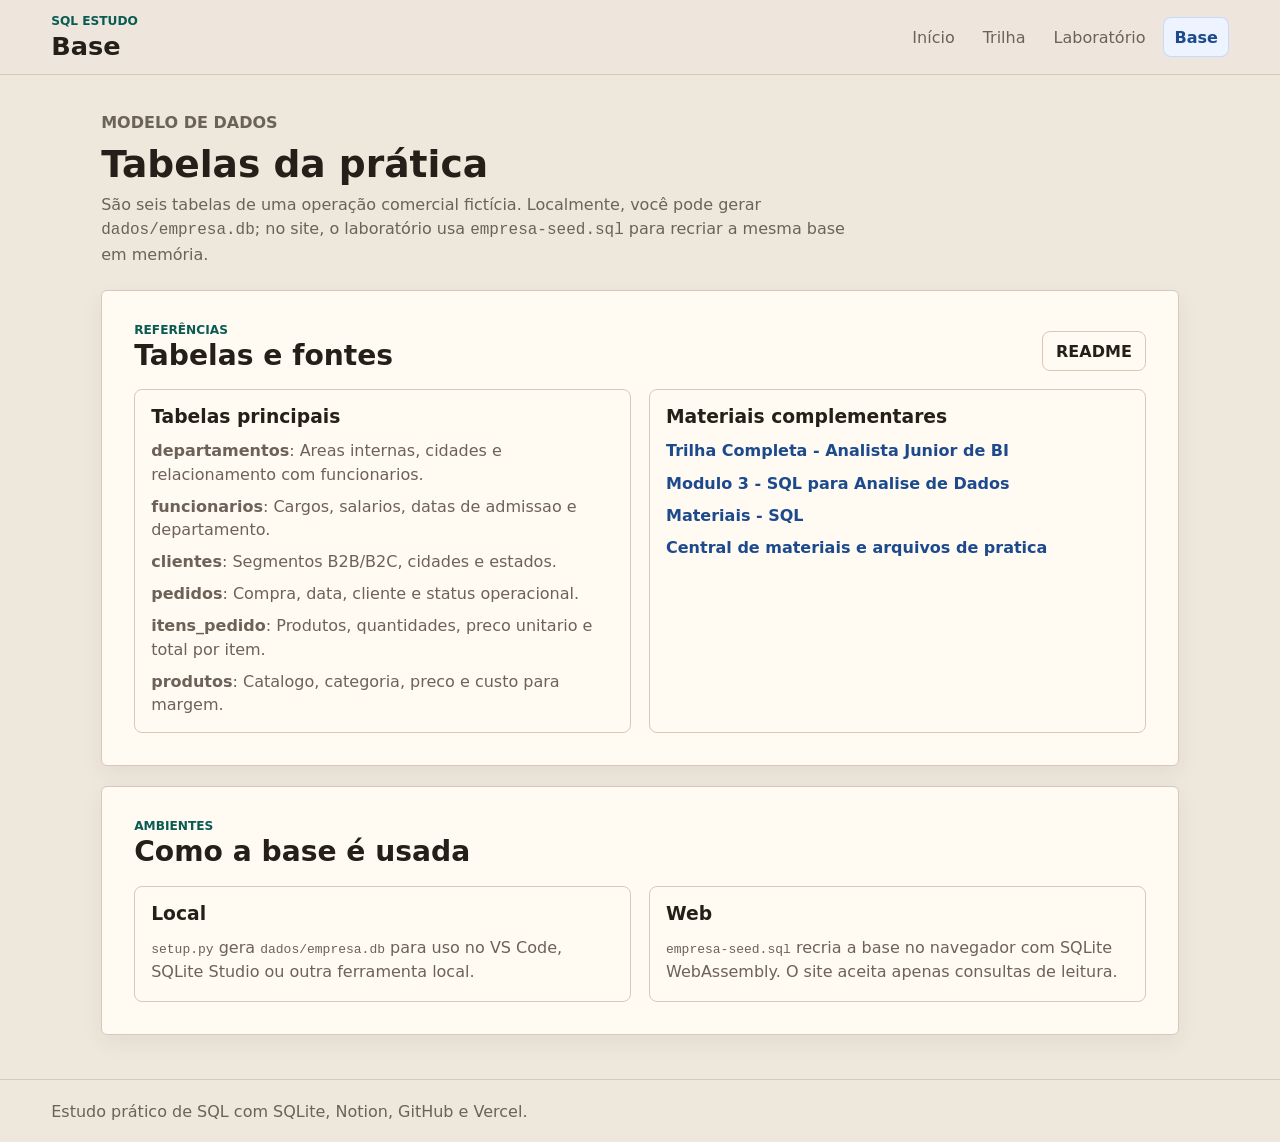
==== commit 31575ddb: "Transforma trilha em ambiente completo de estudo" ====
--- a/base.html
+++ b/base.html
@@ -48,7 +48,7 @@
             <ul id="table-list"></ul>
           </div>
           <div>
-            <h3>Fontes da trilha</h3>
+            <h3>Materiais complementares</h3>
             <ul id="source-list"></ul>
           </div>
         </div>
--- a/styles.css
+++ b/styles.css
@@ -1,22 +1,22 @@
 :root {
-  --bg: #e8edf5;
-  --surface: #f4f7fb;
-  --surface-raised: #fafbfd;
-  --surface-muted: #e3ebf4;
-  --surface-blue: #eaf2ff;
-  --surface-teal: #e9f7f4;
-  --surface-warm: #fff3e4;
-  --text: #18202a;
-  --muted: #617083;
-  --line: #c9d3e2;
-  --accent: #2563eb;
-  --accent-dark: #1d4ed8;
-  --teal: #0f766e;
-  --teal-dark: #0b5f59;
-  --amber: #b45309;
-  --rose: #be3a5a;
-  --indigo: #4f46e5;
-  --shadow: 0 18px 45px rgba(33, 50, 74, 0.11);
+  --bg: #eee7dc;
+  --surface: #f7f2ea;
+  --surface-raised: #fffaf2;
+  --surface-muted: #eadfce;
+  --surface-blue: #edf3ff;
+  --surface-teal: #e8f2ec;
+  --surface-warm: #ffefd8;
+  --text: #251f19;
+  --muted: #6c6258;
+  --line: #d7c9b7;
+  --accent: #2457a6;
+  --accent-dark: #1d4a8c;
+  --teal: #0f6f63;
+  --teal-dark: #0a5c52;
+  --amber: #a85b12;
+  --rose: #ad3d55;
+  --indigo: #5b4fb0;
+  --shadow: 0 18px 45px rgba(73, 52, 35, 0.1);
   font-family:
     Inter, ui-sans-serif, system-ui, -apple-system, BlinkMacSystemFont, "Segoe UI",
     sans-serif;
@@ -53,7 +53,7 @@
 
 .topbar {
   align-items: center;
-  background: rgba(232, 237, 245, 0.95);
+  background: rgba(238, 231, 220, 0.96);
   border-bottom: 1px solid var(--line);
   display: flex;
   gap: 24px;
@@ -246,91 +246,80 @@
   margin: 0;
 }
 
-.schema-visual {
-  background:
-    linear-gradient(90deg, rgba(37, 99, 235, 0.07) 1px, transparent 1px),
-    linear-gradient(rgba(15, 118, 110, 0.06) 1px, transparent 1px), var(--surface);
-  background-size: 28px 28px;
-  border: 1px solid var(--line);
+.study-preview {
+  align-self: center;
+  background: #2a211b;
+  border: 1px solid #514133;
   border-radius: 6px;
-  min-height: 280px;
-  overflow: hidden;
-  position: relative;
-}
-
-.node {
-  align-items: center;
-  background: var(--surface-raised);
-  border: 1px solid var(--line);
-  border-left: 5px solid var(--accent);
+  color: #fff5e8;
+  display: grid;
+  gap: 12px;
+  padding: 16px;
+}
+
+.preview-header {
+  align-items: center;
+  border-bottom: 1px solid #514133;
+  display: flex;
+  justify-content: space-between;
+  padding-bottom: 10px;
+}
+
+.preview-header span,
+.query-card span,
+.mini-result span {
+  color: #cdbda9;
+  font-size: 0.78rem;
+  font-weight: 800;
+}
+
+.preview-header strong {
+  font-size: 0.92rem;
+}
+
+.query-card {
+  display: grid;
+  gap: 8px;
+}
+
+.query-card pre {
+  background: #1d1713;
+  border: 1px solid #514133;
   border-radius: 6px;
-  display: flex;
-  font-weight: 800;
-  justify-content: center;
-  min-height: 58px;
+  color: #ffe7c2;
+  font-family:
+    "Cascadia Code", "Fira Code", Consolas, "Liberation Mono", monospace;
+  font-size: 0.82rem;
+  line-height: 1.45;
+  margin: 0;
+  overflow-x: auto;
   padding: 12px;
-  position: absolute;
-  width: 150px;
-  z-index: 2;
-}
-
-.node-main {
-  left: calc(50% - 75px);
-  top: 34px;
-}
-
-.node-left {
-  border-left-color: var(--teal);
-  left: 26px;
-  top: 150px;
-}
-
-.node-right {
-  border-left-color: var(--amber);
-  right: 26px;
-  top: 150px;
-}
-
-.node-bottom {
-  border-left-color: var(--indigo);
-  bottom: 34px;
-  left: calc(50% - 75px);
-}
-
-.line {
-  background: var(--line);
-  height: 2px;
-  position: absolute;
-  transform-origin: center;
-  z-index: 1;
-}
-
-.line-a {
-  left: 34%;
-  top: 132px;
-  transform: rotate(145deg);
-  width: 160px;
-}
-
-.line-b {
-  right: 34%;
-  top: 132px;
-  transform: rotate(35deg);
-  width: 160px;
-}
-
-.line-c {
-  bottom: 128px;
-  right: 30%;
-  transform: rotate(145deg);
-  width: 180px;
+}
+
+.mini-result {
+  display: grid;
+  gap: 8px;
+  grid-template-columns: repeat(3, minmax(0, 1fr));
+}
+
+.mini-result div {
+  background: #342920;
+  border: 1px solid #514133;
+  border-radius: 6px;
+  display: grid;
+  gap: 4px;
+  padding: 10px;
+}
+
+.mini-result strong {
+  font-size: 0.92rem;
 }
 
 .section-band {
   background: var(--surface-raised);
   border: 1px solid var(--line);
   border-radius: 6px;
-  box-shadow: 0 8px 22px rgba(33, 50, 74, 0.06);
+  box-shadow: 0 8px 22px rgba(73, 52, 35, 0.06);
   padding: clamp(18px, 3vw, 32px);
 }
 
@@ -478,6 +467,148 @@
   color: var(--accent-dark);
   font-weight: 800;
   white-space: nowrap;
+}
+
+.course-grid {
+  display: grid;
+  gap: 18px;
+}
+
+.course-card {
+  background: var(--surface-raised);
+  border: 1px solid var(--line);
+  border-radius: 8px;
+  display: grid;
+  gap: 14px;
+  padding: clamp(16px, 3vw, 24px);
+}
+
+.course-card-header {
+  align-items: start;
+  display: flex;
+  gap: 14px;
+  justify-content: space-between;
+}
+
+.course-card-header h3 {
+  font-size: clamp(1.2rem, 2vw, 1.55rem);
+  line-height: 1.15;
+  margin: 4px 0 0;
+}
+
+.course-card-header > span {
+  background: var(--surface-warm);
+  border: 1px solid rgba(168, 91, 18, 0.24);
+  border-radius: 999px;
+  color: var(--amber);
+  flex: 0 0 auto;
+  font-size: 0.82rem;
+  font-weight: 900;
+  padding: 8px 10px;
+}
+
+.course-card p,
+.practice-note {
+  color: var(--muted);
+  line-height: 1.55;
+  margin: 0;
+}
+
+.course-split {
+  display: grid;
+  gap: 14px;
+  grid-template-columns: repeat(2, minmax(0, 1fr));
+}
+
+.course-split > div,
+.exercise-outline,
+.lesson-example {
+  background: var(--surface);
+  border: 1px solid var(--line);
+  border-radius: 8px;
+  padding: 14px;
+}
+
+.course-split strong,
+.exercise-outline strong,
+.lesson-example span {
+  color: var(--text);
+  display: block;
+  font-size: 0.9rem;
+  font-weight: 900;
+  margin-bottom: 10px;
+}
+
+.course-split ul,
+.exercise-outline ol {
+  display: grid;
+  gap: 7px;
+  margin: 0;
+  padding-left: 20px;
+}
+
+.course-split li,
+.exercise-outline li {
+  color: var(--muted);
+  line-height: 1.42;
+}
+
+.lesson-example pre,
+.resource-viewer pre {
+  background: #211a16;
+  border: 1px solid #493a30;
+  border-radius: 8px;
+  color: #fff2df;
+  font-family:
+    "Cascadia Code", "Fira Code", Consolas, "Liberation Mono", monospace;
+  font-size: 0.84rem;
+  line-height: 1.48;
+  margin: 0;
+  overflow-x: auto;
+  padding: 13px;
+}
+
+.course-actions {
+  align-items: center;
+  display: flex;
+  flex-wrap: wrap;
+  gap: 10px;
+}
+
+.resource-viewer {
+  display: none;
+}
+
+.resource-viewer.is-open {
+  background: var(--surface-raised);
+  border: 1px solid var(--line);
+  border-radius: 8px;
+  display: grid;
+  gap: 12px;
+  margin-top: 16px;
+  padding: 14px;
+}
+
+.resource-viewer.compact.is-open {
+  margin-top: 0;
+}
+
+.resource-header {
+  align-items: center;
+  display: flex;
+  gap: 12px;
+  justify-content: space-between;
+}
+
+.resource-header span {
+  color: var(--muted);
+  font-size: 0.78rem;
+  font-weight: 800;
+}
+
+.resource-header strong {
+  display: block;
+  margin-top: 3px;
 }
 
 .search-box,
@@ -865,10 +996,10 @@
 }
 
 .sql-editor-box textarea {
-  background: #101827;
-  border: 1px solid #26344d;
-  border-radius: 8px;
-  color: #eff6ff;
+  background: #211a16;
+  border: 1px solid #493a30;
+  border-radius: 8px;
+  color: #fff2df;
   font-family:
     "Cascadia Code", "Fira Code", Consolas, "Liberation Mono", monospace;
   min-height: 260px;
@@ -881,7 +1012,7 @@
 
 .sql-editor-box textarea:focus {
   border-color: var(--accent);
-  box-shadow: 0 0 0 3px rgba(37, 99, 235, 0.22);
+  box-shadow: 0 0 0 3px rgba(168, 91, 18, 0.18);
 }
 
 .runner-actions,
@@ -1125,12 +1256,13 @@
   .reference-grid,
   .home-grid,
   .study-assist,
-  .study-map {
+  .study-map,
+  .course-split {
     grid-template-columns: 1fr;
   }
 
-  .schema-visual {
-    min-height: 300px;
+  .mini-result {
+    grid-template-columns: 1fr;
   }
 }
 
@@ -1138,6 +1270,8 @@
   .topbar,
   .section-heading,
   .exercise-header,
+  .course-card-header,
+  .resource-header,
   .runner-heading,
   .lab-toolbar,
   .history-heading,
@@ -1158,20 +1292,7 @@
     grid-column: 2;
   }
 
-  .node {
-    width: 128px;
+  .study-preview {
+    padding: 12px;
   }
-
-  .node-main,
-  .node-bottom {
-    left: calc(50% - 64px);
-  }
-
-  .node-left {
-    left: 10px;
-  }
-
-  .node-right {
-    right: 10px;
-  }
-}
+}
